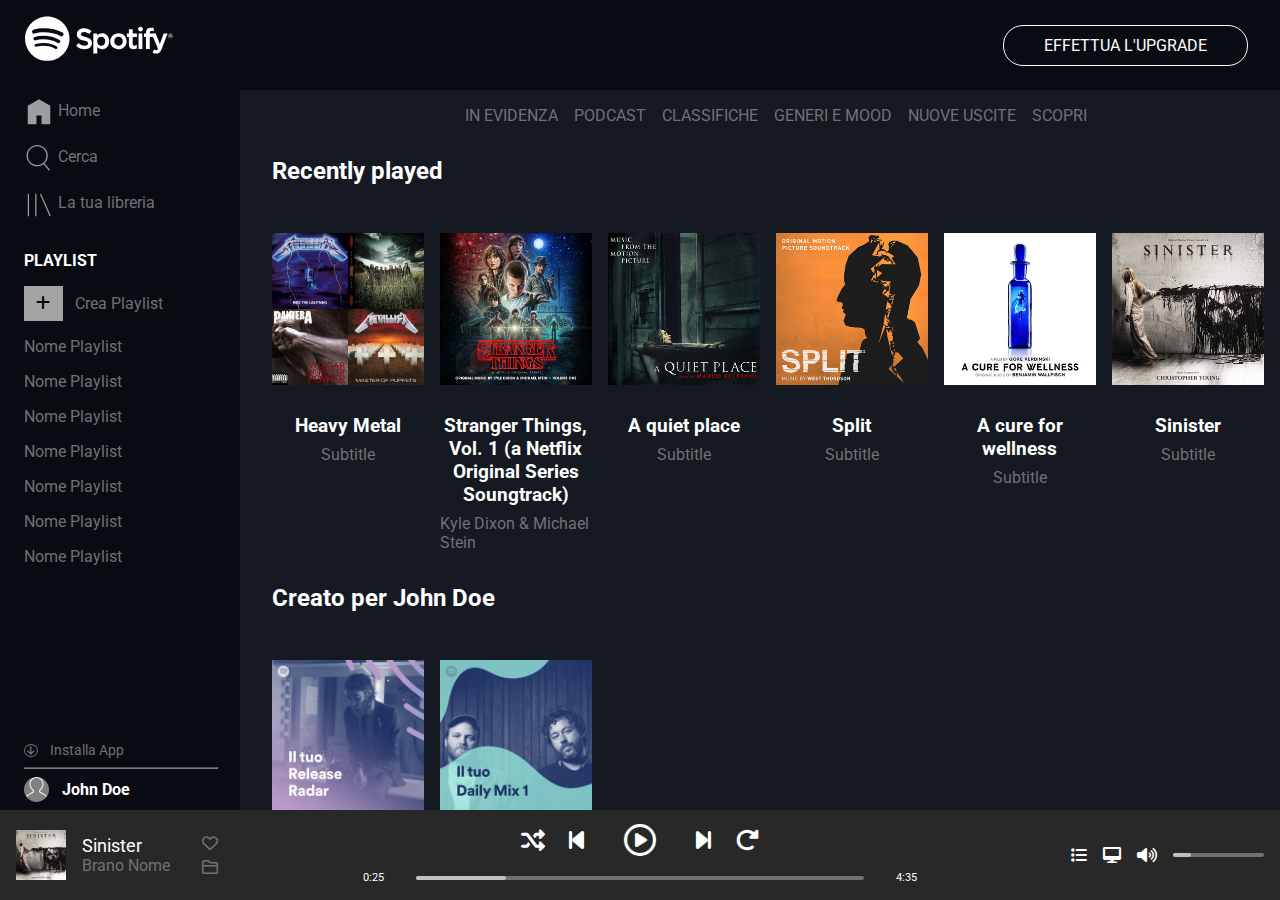
==== index.html @ edec0b87 "Add media query" ====
<!DOCTYPE html>
<html lang="en">
<head>
    <meta charset="UTF-8">
    <meta http-equiv="X-UA-Compatible" content="IE=edge">
    <meta name="viewport" content="width=device-width, initial-scale=1.0">
    <link rel="stylesheet" href="https://cdnjs.cloudflare.com/ajax/libs/font-awesome/6.0.0/css/all.min.css">
    <link rel="preconnect" href="https://fonts.googleapis.com">
<link rel="preconnect" href="https://fonts.gstatic.com" crossorigin>
<link href="https://fonts.googleapis.com/css2?family=Roboto:wght@300;400;700&display=swap" rel="stylesheet"> 
    <title>Document</title>
    <link rel="stylesheet" href="./css/style.css">
</head>
<body class="clerfix">

    <nav id="site_nav">
        <div class="nav-header">
           <div class="nav-logo">
                <img src="./img/logo.svg" alt="">
            </div>

            <div class="nav-menu">
                <ul>
                    <li class="m-y-2">
                        <a href="#">
                            <img src="./img/home.svg" alt="">
                            <span>Home</span> 
                        </a>
                    </li>
                    <li class="m-y-1">
                        <a href="#">
                            <img src="./img/search.svg" alt="">
                            <span>Cerca</span> 
                        </a>
                    </li>
                    <li class="m-y-1">
                        <a href="#">
                            <img src="./img/libreria.svg" alt="">
                            <span>La tua libreria</span> 
                        </a>
                    </li>
                </ul>
            </div>

            <div class="nav-playlist">
                <ul>
                    <li id="playlist"><a href="#">
                        Playlist
                    </a></li>
                    <li><a href="#">
                        <span class="add-playlist"><i class="fa-solid fa-plus"></i></span>
                        Crea Playlist
                    </a></li>
                    <li><a href="#">
                        Nome Playlist
                    </a></li>
                    <li><a href="#">
                        Nome Playlist
                    </a></li>
                    <li><a href="#">
                        Nome Playlist
                    </a></li>
                    <li><a href="#">
                        Nome Playlist
                    </a></li>
                    <li><a href="#">
                        Nome Playlist
                    </a></li>
                    <li><a href="#">
                        Nome Playlist
                    </a></li>
                    <li><a href="#">
                        Nome Playlist
                    </a></li>
                </ul>
            </div> 
        </div>
        

        <div class="nav-footer">
            <div class="install-app">
               <span><i class="fa-solid fa-arrow-down fa-2xs"></i></span> 
                <span>Installa App</span> 
            </div>
            <hr>
            <div class="user">
                <div></div>
                <span>John Doe</span> 
            </div>
        </div>
    </nav>


    <header id="site_header">
        <div class="upgrade">
            Effettua l'upgrade
        </div>
    </header>
    <!-- /#site_header -->

    

    <main id="site_main">
        <div class="main-menu">
            <ul>
                <li><a href="#">In evidenza</a></li>
                <li><a href="#">podcast</a></li>
                <li><a href="#">classifiche</a></li>
                <li><a href="#">generi e mood</a></li>
                <li><a href="#">nuove uscite</a></li>
                <li><a href="#">scopri</a></li>
            </ul>
        </div>
        <div class="m-y-2">
            <h2>Recently played</h2>
            <div class="cards m-y-2 scroll">
                <div class="card">
                    <div class="card-img">
                        <img src="./img/metal_lifting.jpg" alt="">
                        <i class="fa-regular fa-circle-play"></i>
                    </div>
                    
                    <div>Heavy Metal</div>
                    <span>Subtitle</span>
                </div>
                <div class="card">
                    <div class="card-img">
                        <img src="./img/stranger.jpeg" alt="">
                        <i class="fa-regular fa-circle-play"></i>
                    </div>
                    <div>Stranger Things, Vol. 1 (a Netflix Original Series Soungtrack)</div>
                    <span>Kyle Dixon & Michael Stein</span>
                </div>
                <div class="card">
                    <div class="card-img">
                        <img src="./img/aquietplace.jpeg" alt="">
                        <i class="fa-regular fa-circle-play"></i>
                    </div>
                    <div>A quiet place</div>
                    <span>Subtitle</span>
                </div>
                <div class="card">
                    <div class="card-img">
                        <img src="./img/split.jpeg" alt="">
                        <i class="fa-regular fa-circle-play"></i>
                    </div>
                    <div>Split</div>
                    <span>Subtitle</span>
                </div>
                <div class="card">
                    <div class="card-img">
                        <img src="./img/cure.jpeg" alt="">
                        <i class="fa-regular fa-circle-play"></i>
                    </div>
                    <div>A cure for wellness</div>
                    <span>Subtitle</span>
                </div>
                <div class="card">
                    <div class="card-img">
                        <img src="./img/sinister.jpeg" alt="">
                        <i class="fa-regular fa-circle-play"></i>
                    </div>
                    <div>Sinister</div>
                    <span>Subtitle</span>
                </div>  
            </div>
            
        </div>

        <div class="m-y-2">
            <h2>Creato per John Doe</h2>
            <div class="cards m-y-2">
                <div class="card">
                    <div class="card-img">
                        <img src="./img/radar.jpeg" alt="">
                        <i class="fa-regular fa-circle-play"></i>
                    </div>
                    <div>Release Radar</div>
                </div>
                <div class="card">
                    <div class="card-img">
                        <img src="./img/mixdaily.jpeg" alt="">
                        <i class="fa-regular fa-circle-play"></i>
                    </div>
                    <div>Daily Mix 1</div>
                </div> 
            </div>
            
        </div>

        <div class="m-y-2">
            <h2>Recently played</h2>
            <div class="cards m-y-2">
                <div class="card">
                    <div class="card-img">
                        <img class="b-radius-50" src="./img/youg.jpeg" alt="">
                        <i class="fa-regular fa-circle-play"></i>
                    </div>
                    
                    <div>Lorem, ipsum.</div>
                    <span>Subtitle</span>
                </div>
                <div class="card">
                    <div class="card-img">
                        <img class="b-radius-50" src="./img/einaudi.jpeg" alt="">
                        <i class="fa-regular fa-circle-play"></i>
                    </div>
                    <div>Lorem, ipsum.</div>
                    <span>Subtitle</span>
                </div>  
            </div>
            
        </div>
    </main>
    <!-- /#site_main -->


    <footer id="site_footer">
        <div class="left height-full">
            
            <img src="./img/sinister.jpeg" alt="">
            <div>
                <span>Sinister</span>
                <span>Brano Nome</span> 
            </div>
            <div class="row-gap-0-5">
                <i class="fa-regular fa-heart"></i>
                <i class="fa-regular fa-folder"></i>
            </div>
            
        </div>
        <div class="center height-full">
            <div class="icons">
                <i class="fa-solid fa-shuffle fa-xl"></i>
                <i class="fa-solid fa-backward-step fa-xl"></i>
                <i class="fa-regular fa-circle-play fa-2xl m-x-1"></i>
                <i class="fa-solid fa-forward-step fa-xl"></i>
                <i class="fa-solid fa-rotate-right fa-xl"></i>
            </div>
            <div class="music-bar">
               0:25
               <div class="music-bar-70">
                   <div class="listened">
                       <div class="listened-circle"></div>
                   </div>
                </div>
               4:35
            </div>
        </div>
        <div class="right height-full">
            <i class="fa-solid fa-list"></i>
            <i class="fa-solid fa-desktop"></i>
            <i class="fa-solid fa-volume-high"></i>
            <div class="music-bar-30">
                <div class="listened">
                    <div class="listened-circle"></div>
                </div>
            </div>
        </div>
    </footer>
    <!-- /#site_footer -->

</body>
</html>
---- css/style.css ----
/* Common */

*{
    margin: 0;padding: 0;box-sizing: border-box;
}

:root{
    --dark-black: rgba(8, 11, 18, 1);
    --light-black: rgba(20, 25, 34, 1);
    --lighter-black: rgba(40, 40, 40, 1);
    --gray-text: rgba(113, 113, 113, 1);
    --gray-btn: rgba(163, 163, 163, 1);
    --user-bg: rgba(128, 128, 128, 1);
    --listened: rgba(193, 193, 193, 1);
    --active: rgba(154, 226, 45, 1);
}

/* #region Utility Classes */
.m-y-1{
    margin-top: 1rem;
}

.m-y-2{
    margin-top: 2rem;
}

.m-x-1{
    margin: 0 1rem;
}

.b-radius-50{
    border-radius: 50%;
}

.clerfix::after{
    content: "";
    display: table;
    clear: both;
}

.row-gap-0-5{
    row-gap: 0.5rem;
}

.music-bar-70{
    width: 70%;
    margin: 0 2rem;
}
.music-bar-30{
    width: 30%;
}

.height-full{
    height: 100%;
}

/* #endregion */
/* Grid Layout */

body{
    height: 100vh;
    /* display: grid;
    grid-template-areas: "nav head"
                       "nav  main"
                       "foot  foot";
    grid-template-rows:  90px 1fr 90px;
    grid-template-columns: 15% 1fr; */
    font-family: 'Roboto', sans-serif;
}


/* #region Site_Header */
#site_header{
    /* grid-area: head; */
    float: left;
    width: calc(100% - 240px);
    height: 90px;
    background-color: var(--dark-black);
    display: flex;
    justify-content: flex-end;
    align-items: center;
    padding-right: 2rem;
}

.upgrade{
    color: white;
    border: 1px solid white;
    padding: 10px 40px;
    border-radius: 20px;
    text-transform: uppercase;
    transition: ease 0.2s;
}

.upgrade:hover{
    transform: scale(1.1);
}

/* #endregion */



/* #region Site_Nav */
#site_nav{
    /* grid-area: nav; */
    width: 240px;
    height: calc(100vh - 90px);
    float: left;
    background-color: var(--dark-black);
    padding-left: 1.5rem;
    padding-top: 1rem;
}

#site_nav ul,
#site_nav a{
    list-style: none;
    text-decoration: none;
    color: var(--gray-text);
}

.nav-header{
    height: 70%;
}

.nav-logo>img{
    height: 45px;
}

.nav-menu img{
    height: 30px;
    vertical-align: middle;
    opacity: 0.6;
}


#playlist>a{
    text-transform: uppercase;
    font-weight: bold;
    color: white;
}

#playlist{
    margin-top: 2rem;
}

.nav-playlist ul>li{
    margin-top: 1rem;
    overflow-y: auto;
}

.add-playlist{
    display: inline-block;
    padding: 8px 12px;
    background-color: var(--gray-btn);
    color: black;
    margin-right: 0.5rem;
}

.nav-footer{
    height: 30%;
    display: flex;
    flex-flow: column;
    justify-content: flex-end;
}

.user{
    display: flex;
    align-items: center;
    color: white;
    font-weight: bold;
}

.user>div{
    background-color: var(--user-bg);
    display: inline-block;
    height: 25px;
    width: 25px;
    border-radius: 50%;
    text-align: center;
    background-image: url(../img/profile.svg);
    background-position: 50% bottom;
    margin: 0.5rem 0.8rem 0.5rem 0px;
}

.install-app{
    margin-bottom: 0.5rem;
    color: var(--gray-text);
}

.install-app>span:nth-child(1){
    
    margin-right: 0.5rem;
}

.install-app>span i{ 
     padding: 5px 2px;
     border-radius: 50%;
     border: 1px solid var(--gray-text);
     vertical-align: middle;
}

.install-app span:nth-child(2){
    font-size: 0.9rem;
}

.nav-footer>hr{
    width: 90%;
    opacity: 0.5;
}

#site_nav a:hover{
    color: white;
}

.nav-menu li>a:hover img{
    opacity: unset;
}

.install-app:hover{
    color: white;
}

.install-app:hover >span>i{
    border: 1px solid white;
}

.user:hover >span{
    border-bottom: 1px solid white;
}
/* #endregion */


/* #region Site_Main */
#site_main{
    /* grid-area: main; */
    width: calc(100% - 240px);
    height: calc(100% - 180px);
    float: left;
    background-color: var(--light-black);
    color: white;
    overflow-x: scroll;
    scrollbar-color: var(--lighter-black);
    scrollbar-width: thin;
    padding-left: 2rem;
}

.main-menu>ul,
.main-menu a{
    list-style: none;
    text-decoration: none;
    color: var(--gray-text);
    text-transform: uppercase;
}

.main-menu li:hover a{
    color: white;
}

.main-menu>ul{
    display: flex;
    flex-flow: row nowrap;
    justify-content: center;
    column-gap: 1rem;
    padding-top: 1rem;
}

.cards{
    display: flex;
    flex-flow: row nowrap;
    column-gap: 1rem;
}

.card>div>img{
    height: auto;
    width: 100%;
}

.card-img{
    position: relative;
}

.card{
    width: calc((100% / 6) - 1rem);
    
    display: flex;
    flex-flow: column wrap;
    align-items: center;
}

.card>div{
    margin-top: 1rem;
    margin-bottom: 0.5rem;
    font-size: 1.2rem;
    text-align: center;
    font-weight: bold;
}

.card>span{
    color: var(--gray-text);
}

.card-img>i {
    font-size: 4rem;
    position: absolute;
    top: 50%;
    left: 50%;
    transform: translate(-50%, -50%);
    display: none;
}

.card-img:hover i{
    display: block;
}

.card-img:hover img{
    opacity: 0.5;
}

/* #endregion */



/* #region Site_Footer */
#site_footer{
    /* grid-area: foot; */
    width: 100%;
    height: 90px;
    background-color: var(--lighter-black);
    display: flex;
}

.left{
    width: 25%;
    display: flex;
    align-items: center;
    column-gap: 1rem;
    color: var(--gray-text);
    padding-left: 1rem;
}

.left>img{
    height: 50px;
}

.left>div{
    display: flex;
    flex-flow: column;
    margin-right: 1rem;
}

.left>div>span:nth-child(1){
   color: white;
   font-size: 18px;
}

.left>div>span:nth-child(2):hover,
.left>div>i:hover{
    color: white;
}

.center{
    width: 50%;
}

.icons{
    height: 50%;
    display: flex;
    justify-content: center;
    align-items: center;
    column-gap: 1.5rem;
    color: white;
    padding-top: 1rem;
}

.icons>.fa-circle-play:hover{
    transform: scale(1.1);
}


.music-bar{
    height: 50%;
    display: flex;
    justify-content: center;
    align-items: center;
    font-size: 0.7rem;
    color: white
}

.music-bar>div,
.right>div{
    height: 4px;
    background-color: var(--gray-text);
    border-radius: 5px;
}

.listened{
    width: 20%;
    height: 4px;
    background-color: var(--listened);
    border-radius: 5px;
    position: relative;
}

.listened-circle{
    width: 15px;
    height: 15px;
    border-radius: 50%;
    background-color: white;
    position: absolute;
    left: 100%;
    top: 50%;
    transform: translate(-50%, -50%);
    display: none;
}

.music-bar-70:hover .listened,
.music-bar-30:hover .listened{
    background-color: var(--active);
}

.music-bar-70:hover .listened-circle,
.music-bar-30:hover .listened-circle{
    display: block;
}

.right{
    width: 25%;
    display: flex;
    justify-content: flex-end;
    align-items: center;
    color: white;
    column-gap: 1rem;
    padding-right: 1rem;
}
/* #endregion */


@media screen and (max-width: 690px) {
    #site_nav{
        width: 50px;
        padding: 0;
    }

    #site_main{
        width: calc(100% - 50px);
    }

    #site_header{
        width: calc(100% - 50px);
    }

    .nav-menu span{
        display: none;
    }

    .nav-menu,
    .install-app,
    .user{
        display: flex;
        flex-flow: column nowrap;
        align-items: center;
    }

    .nav-playlist{
        display: none;
    }

    .install-app>span:nth-child(2){
        display: none;
    }

    .user>span{
        display: none;
    }

    .install-app>span:nth-child(1),
    .user>div{
        margin-right: 0;
    }

  
}

@media screen and (max-width: 768px) {
    .left{
        column-gap: 0.5rem;
    }

    .left>div{
        margin-right: 0rem;
    }

    .icons{
        column-gap: 0.5rem;
    }

    .icons>i:nth-child(3){
        margin: 0 0.3rem;
    }
    .music-bar-70{
        width: 50%;
        margin: 0 0.5rem;
    }

    #site_main{
        padding: 0 1rem;
    }
}

@media screen and (max-width: 930px) {
    .main-menu>ul{
        flex-flow: row wrap;
        row-gap: 1rem;
    }
}

@media screen and (max-width: 1200px) {
    .cards{
        flex-flow: row wrap;
    }

    .card{
        min-width: 200px;
    }
}
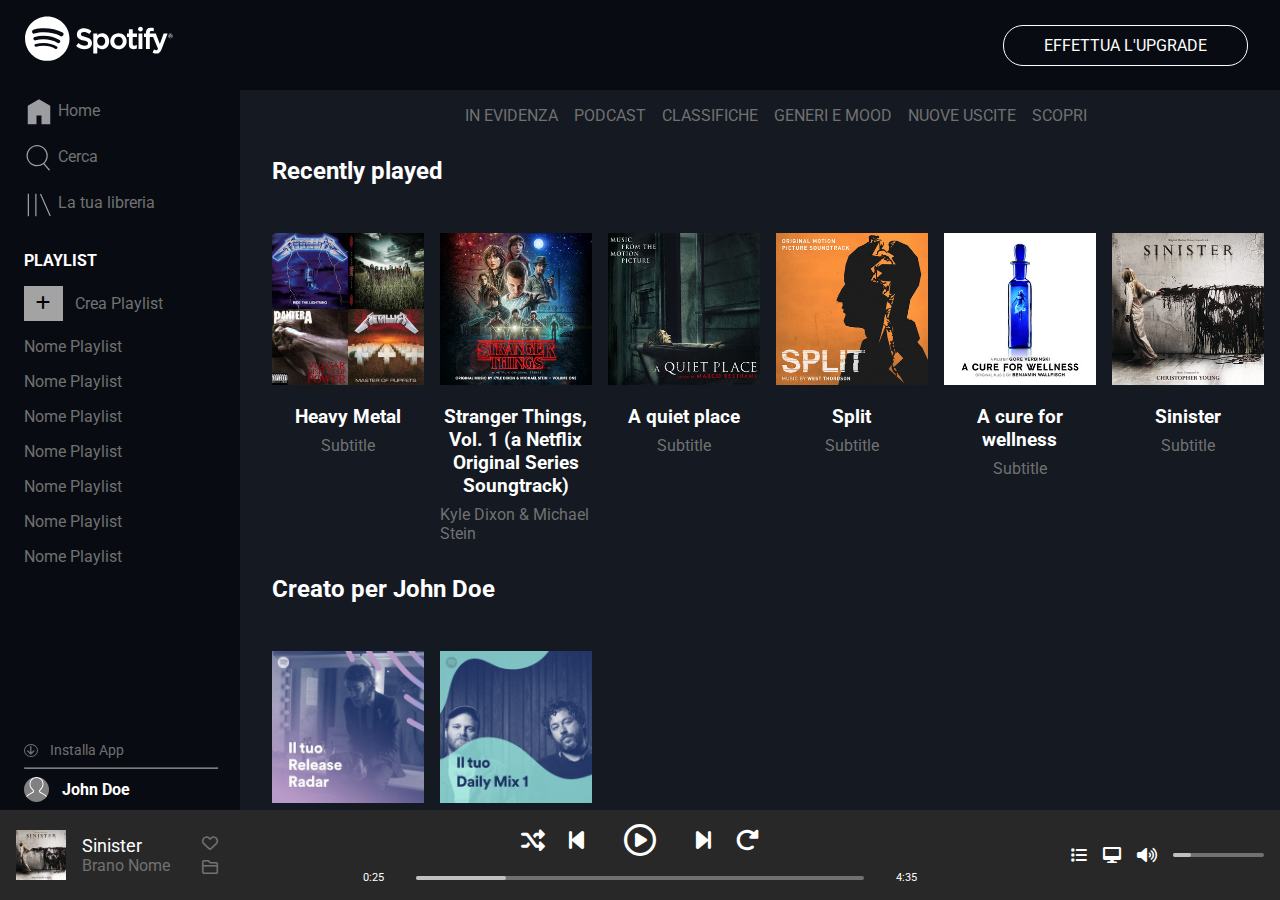
==== commit 994bec47: "Add @media query" ====
--- a/index.html
+++ b/index.html
@@ -17,6 +17,7 @@
         <div class="nav-header">
            <div class="nav-logo">
                 <img src="./img/logo.svg" alt="">
+                <img src="./img/logo-small.svg" alt="">
             </div>
 
             <div class="nav-menu">
@@ -119,8 +120,7 @@
                         <img src="./img/metal_lifting.jpg" alt="">
                         <i class="fa-regular fa-circle-play"></i>
                     </div>
-                    
-                    <div>Heavy Metal</div>
+                    <div class="card-title">Heavy Metal</div>
                     <span>Subtitle</span>
                 </div>
                 <div class="card">
@@ -128,7 +128,7 @@
                         <img src="./img/stranger.jpeg" alt="">
                         <i class="fa-regular fa-circle-play"></i>
                     </div>
-                    <div>Stranger Things, Vol. 1 (a Netflix Original Series Soungtrack)</div>
+                    <div class="card-title">Stranger Things, Vol. 1 (a Netflix Original Series Soungtrack)</div>
                     <span>Kyle Dixon & Michael Stein</span>
                 </div>
                 <div class="card">
@@ -136,7 +136,7 @@
                         <img src="./img/aquietplace.jpeg" alt="">
                         <i class="fa-regular fa-circle-play"></i>
                     </div>
-                    <div>A quiet place</div>
+                    <div class="card-title">A quiet place</div>
                     <span>Subtitle</span>
                 </div>
                 <div class="card">
@@ -144,7 +144,7 @@
                         <img src="./img/split.jpeg" alt="">
                         <i class="fa-regular fa-circle-play"></i>
                     </div>
-                    <div>Split</div>
+                    <div class="card-title"> Split</div>
                     <span>Subtitle</span>
                 </div>
                 <div class="card">
@@ -152,7 +152,7 @@
                         <img src="./img/cure.jpeg" alt="">
                         <i class="fa-regular fa-circle-play"></i>
                     </div>
-                    <div>A cure for wellness</div>
+                    <div class="card-title">A cure for wellness</div>
                     <span>Subtitle</span>
                 </div>
                 <div class="card">
@@ -160,7 +160,7 @@
                         <img src="./img/sinister.jpeg" alt="">
                         <i class="fa-regular fa-circle-play"></i>
                     </div>
-                    <div>Sinister</div>
+                    <div class="card-title">Sinister</div>
                     <span>Subtitle</span>
                 </div>  
             </div>
@@ -175,14 +175,14 @@
                         <img src="./img/radar.jpeg" alt="">
                         <i class="fa-regular fa-circle-play"></i>
                     </div>
-                    <div>Release Radar</div>
+                    <div class="card-title">Release Radar</div>
                 </div>
                 <div class="card">
                     <div class="card-img">
                         <img src="./img/mixdaily.jpeg" alt="">
                         <i class="fa-regular fa-circle-play"></i>
                     </div>
-                    <div>Daily Mix 1</div>
+                    <div class="card-title">Daily Mix 1</div>
                 </div> 
             </div>
             
@@ -197,7 +197,7 @@
                         <i class="fa-regular fa-circle-play"></i>
                     </div>
                     
-                    <div>Lorem, ipsum.</div>
+                    <div class="card-title">Lorem, ipsum.</div>
                     <span>Subtitle</span>
                 </div>
                 <div class="card">
@@ -205,7 +205,7 @@
                         <img class="b-radius-50" src="./img/einaudi.jpeg" alt="">
                         <i class="fa-regular fa-circle-play"></i>
                     </div>
-                    <div>Lorem, ipsum.</div>
+                    <div class="card-title">Lorem, ipsum.</div>
                     <span>Subtitle</span>
                 </div>  
             </div>
@@ -217,7 +217,6 @@
 
     <footer id="site_footer">
         <div class="left height-full">
-            
             <img src="./img/sinister.jpeg" alt="">
             <div>
                 <span>Sinister</span>
--- a/css/style.css
+++ b/css/style.css
@@ -123,6 +123,10 @@
 
 .nav-logo>img{
     height: 45px;
+}
+
+.nav-logo>img:nth-child(2){
+    display: none;
 }
 
 .nav-menu img{
@@ -272,6 +276,7 @@
 .card>div>img{
     height: auto;
     width: 100%;
+    margin-top: 1rem;
 }
 
 .card-img{
@@ -280,13 +285,12 @@
 
 .card{
     width: calc((100% / 6) - 1rem);
-    
     display: flex;
     flex-flow: column wrap;
     align-items: center;
 }
 
-.card>div{
+.card-title{
     margin-top: 1rem;
     margin-bottom: 0.5rem;
     font-size: 1.2rem;
@@ -434,6 +438,85 @@
 /* #endregion */
 
 
+
+
+
+
+@media screen and (max-width: 1200px) {
+    .cards{
+        flex-flow: row wrap;
+    }
+
+    .card{
+        min-width: 200px;
+    }
+}
+
+@media screen and (max-width: 1118px) {
+    .card{
+        width: calc((100% / 3) - 1rem);
+    } 
+}
+
+@media screen and (max-width: 965px){
+    .main-menu>ul{
+        flex-flow: row wrap;
+        row-gap: 1rem;
+    }
+}
+
+@media screen and (max-width: 902px) {
+    .card{
+        width: calc((100% / 2) - 0.5rem);
+    }
+    
+    .nav-logo>img:nth-child(1){
+        display: none;
+    }
+
+    .nav-logo>img:nth-child(2){
+        display: inline-block;
+        height: 35px;
+        margin-top: 1rem;
+    }
+
+    .nav-logo{
+        display: flex;
+        justify-content: center;
+    }
+}
+
+@media screen and (max-width: 768px) {
+    .left{
+        column-gap: 0.5rem;
+    }
+
+    .left>div{
+        margin-right: 0rem;
+    }
+
+    .music-bar-30{
+        width: 50%;
+        min-width: 40px;
+    }
+
+    .icons{
+        column-gap: 0.5rem;
+    }
+
+    .icons>i:nth-child(3){
+        margin: 0 0.3rem;
+    }
+    .music-bar-70{
+        width: 50%;
+        margin: 0 0.5rem;
+    }
+
+    #site_main{
+        padding: 0 1rem;
+    }
+}
+
 @media screen and (max-width: 690px) {
     #site_nav{
         width: 50px;
@@ -477,49 +560,84 @@
         margin-right: 0;
     }
 
-  
-}
-
-@media screen and (max-width: 768px) {
+}
+
+@media screen and (max-width: 600px){
+
+    .left>:nth-child(3){
+        display: none;
+    }
+
+    .right>i:nth-child(1),
+    .right>i:nth-child(2){
+        display: none;
+    }
+}
+
+@media screen and (max-width: 498px) {
+    .card{
+        width: calc(100% / 1);
+    } 
+
+    .left>img{
+        height: 40px;
+    }
+
     .left{
-        column-gap: 0.5rem;
-    }
-
-    .left>div{
-        margin-right: 0rem;
-    }
-
-    .icons{
-        column-gap: 0.5rem;
-    }
-
-    .icons>i:nth-child(3){
-        margin: 0 0.3rem;
-    }
-    .music-bar-70{
-        width: 50%;
-        margin: 0 0.5rem;
-    }
-
-    #site_main{
-        padding: 0 1rem;
-    }
-}
-
-@media screen and (max-width: 930px) {
-    .main-menu>ul{
-        flex-flow: row wrap;
+        display: flex;
+        flex-flow: column nowrap;
+        justify-content: center;
+        row-gap: 0.5rem;
+        text-align: center;
+    }
+
+    .left>div>span:nth-child(1){
+        font-size: 12px;
+    }
+
+    .left>div>span:nth-child(2){
+        font-size: 15px;
+    }
+
+    #site_main h2{
+        text-align: center;
+        text-decoration:underline;
+        font-size: 2rem;
+    }
+
+    .card div:nth-child(2){
+        margin: 0.5rem 0 0.25rem 0;
+    }
+
+    #site_header{
+        justify-content: center;
+    }
+}
+
+@media screen and (max-width: 400px){
+    .left,
+    .right{
+        width: 15%;
+    }
+
+    .center{
+        width: 70%;
+    }
+
+    .left>div>span:nth-child(1),
+    .left>div>span:nth-child(2){
+        display: none;
+    }
+
+    .left>img{
+       height: 50px;
+    }
+
+    .right{
+        flex-flow: column wrap;
+        justify-content: center;
+        align-items: center;
         row-gap: 1rem;
     }
-}
-
-@media screen and (max-width: 1200px) {
-    .cards{
-        flex-flow: row wrap;
-    }
-
-    .card{
-        min-width: 200px;
-    }
-}
-
+
+}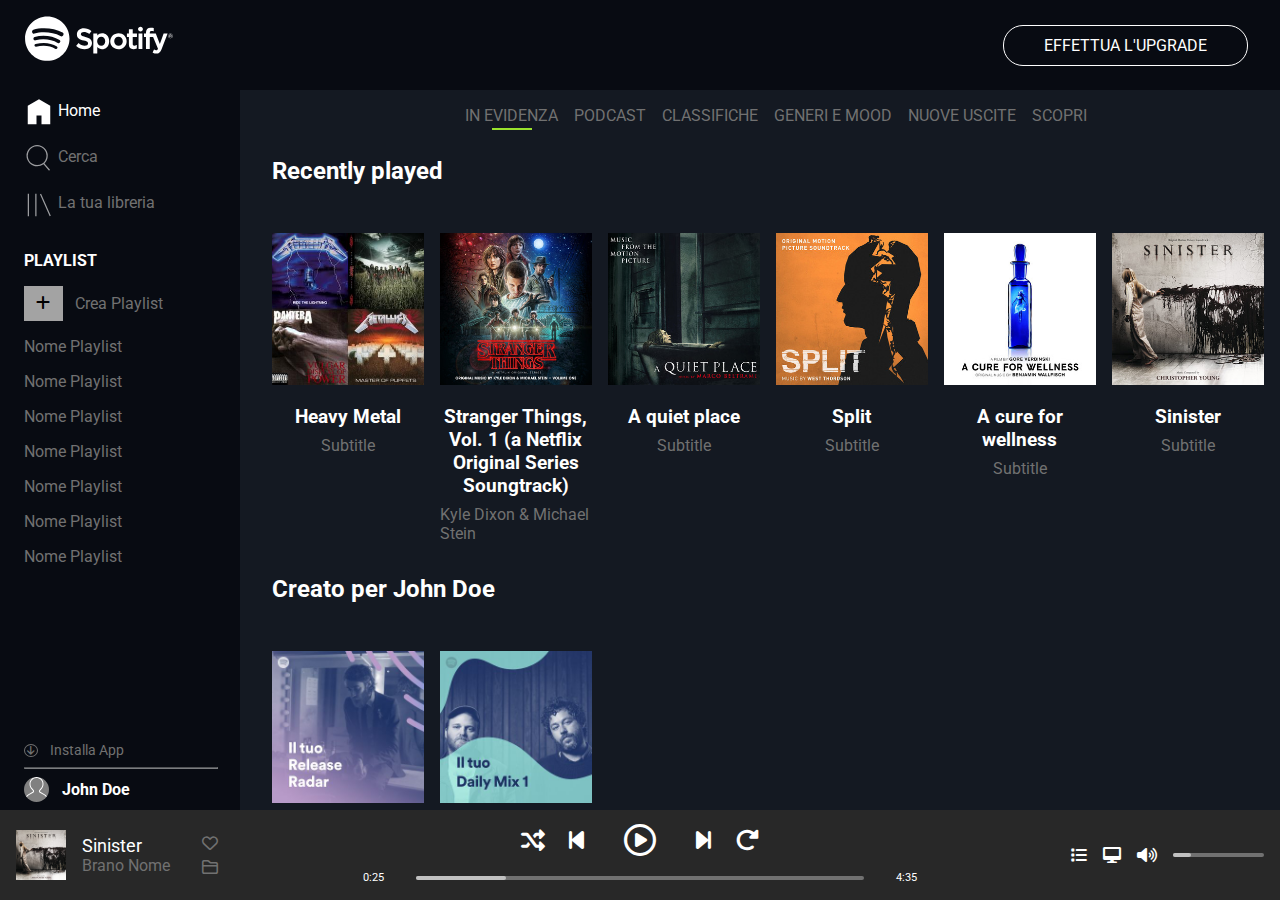
==== commit 6503ad6c: "Edit scrollbar issue" ====
--- a/index.html
+++ b/index.html
@@ -24,8 +24,9 @@
                 <ul>
                     <li class="m-y-2">
                         <a href="#">
-                            <img src="./img/home.svg" alt="">
-                            <span>Home</span> 
+                            <img id="opacity-full" src="./img/home.svg" alt="">
+                            <span class="color-white">Home</span> 
+                            <div class="nav-menu-active"></div>
                         </a>
                     </li>
                     <li class="m-y-1">
@@ -44,10 +45,11 @@
             </div>
 
             <div class="nav-playlist">
+                <div id="playlist">
+                    <a href="#">Playlist</a>
+                </div>
+                
                 <ul>
-                    <li id="playlist"><a href="#">
-                        Playlist
-                    </a></li>
                     <li><a href="#">
                         <span class="add-playlist"><i class="fa-solid fa-plus"></i></span>
                         Crea Playlist
@@ -73,11 +75,10 @@
                     <li><a href="#">
                         Nome Playlist
                     </a></li>
+                    
                 </ul>
             </div> 
-        </div>
-        
-
+        </div>      
         <div class="nav-footer">
             <div class="install-app">
                <span><i class="fa-solid fa-arrow-down fa-2xs"></i></span> 
@@ -104,12 +105,25 @@
     <main id="site_main">
         <div class="main-menu">
             <ul>
-                <li><a href="#">In evidenza</a></li>
-                <li><a href="#">podcast</a></li>
-                <li><a href="#">classifiche</a></li>
-                <li><a href="#">generi e mood</a></li>
-                <li><a href="#">nuove uscite</a></li>
-                <li><a href="#">scopri</a></li>
+                <li class="p-relative">
+                    <a href="#">In evidenza</a>
+                    <div class="main-menu-active"></div>
+                </li>
+                <li>
+                    <a href="#">podcast</a>
+                </li>
+                <li>
+                    <a href="#">classifiche</a>
+                </li>
+                <li>
+                    <a href="#">generi e mood</a>
+                </li>
+                <li>
+                    <a href="#">nuove uscite</a>
+                </li>
+                <li>
+                    <a href="#">scopri</a>
+                </li>
             </ul>
         </div>
         <div class="m-y-2">
--- a/css/style.css
+++ b/css/style.css
@@ -2,6 +2,25 @@
 
 *{
     margin: 0;padding: 0;box-sizing: border-box;
+}
+
+*::-webkit-scrollbar {
+    width: 8px;
+  }
+  
+  *::-webkit-scrollbar-track {
+    background: var(--gray-text);
+    border-radius: 20px;
+  }
+  
+  *::-webkit-scrollbar-thumb {
+    background-color: var(--gray-text);
+    border-radius: 20px;
+    border: 1px solid var(--dark-black);
+  }
+
+body{
+    user-select: none;
 }
 
 :root{
@@ -28,8 +47,20 @@
     margin: 0 1rem;
 }
 
+.color-white{
+    color: white;
+}
+
+#opacity-full{
+    opacity: unset;
+}
+
 .b-radius-50{
     border-radius: 50%;
+}
+
+.p-relative{
+    position: relative;
 }
 
 .clerfix::after{
@@ -108,6 +139,10 @@
     background-color: var(--dark-black);
     padding-left: 1.5rem;
     padding-top: 1rem;
+    overflow: hidden;
+    display: flex;
+    flex-direction: column;
+    justify-content: space-between;
 }
 
 #site_nav ul,
@@ -118,7 +153,10 @@
 }
 
 .nav-header{
-    height: 70%;
+    height: calc(100% - 80px);
+    min-height: 500px;
+    overflow: hidden;
+    position: relative;
 }
 
 .nav-logo>img{
@@ -135,7 +173,6 @@
     opacity: 0.6;
 }
 
-
 #playlist>a{
     text-transform: uppercase;
     font-weight: bold;
@@ -146,9 +183,19 @@
     margin-top: 2rem;
 }
 
+.nav-playlist{
+    height: 65%;
+}
+
+.nav-playlist>ul{
+    height: 70%;
+    overflow-y: auto;
+    scrollbar-color: var(--lighter-black);
+    scrollbar-width: thin;
+}
+
 .nav-playlist ul>li{
     margin-top: 1rem;
-    overflow-y: auto;
 }
 
 .add-playlist{
@@ -160,10 +207,10 @@
 }
 
 .nav-footer{
-    height: 30%;
+    height: 80px;
     display: flex;
     flex-flow: column;
-    justify-content: flex-end;
+    justify-content: flex-end;    
 }
 
 .user{
@@ -186,12 +233,11 @@
 }
 
 .install-app{
-    margin-bottom: 0.5rem;
+    padding-bottom: 0.5rem;
     color: var(--gray-text);
 }
 
 .install-app>span:nth-child(1){
-    
     margin-right: 0.5rem;
 }
 
@@ -209,7 +255,9 @@
 .nav-footer>hr{
     width: 90%;
     opacity: 0.5;
-}
+    background-color: black;
+}
+
 
 #site_nav a:hover{
     color: white;
@@ -221,6 +269,7 @@
 
 .install-app:hover{
     color: white;
+    cursor: pointer;
 }
 
 .install-app:hover >span>i{
@@ -229,6 +278,16 @@
 
 .user:hover >span{
     border-bottom: 1px solid white;
+    cursor: pointer;
+}
+
+.nav-menu-active{
+    position: absolute;
+    width: 2px;
+    height: 40px;
+    background-color: var(--active);
+    left: -24px;
+    top: 75px;
 }
 /* #endregion */
 
@@ -241,11 +300,13 @@
     float: left;
     background-color: var(--light-black);
     color: white;
-    overflow-x: scroll;
+    overflow-y: scroll;
     scrollbar-color: var(--lighter-black);
     scrollbar-width: thin;
     padding-left: 2rem;
 }
+
+
 
 .main-menu>ul,
 .main-menu a{
@@ -319,6 +380,15 @@
     opacity: 0.5;
 }
 
+.main-menu-active{
+    position: absolute;
+    bottom: -5px;
+    left: 50%;
+    width: 40px;
+    height: 2px;
+    transform: translateX(-50%);
+    background-color: var(--active);
+}
 /* #endregion */
 
 
@@ -359,6 +429,7 @@
 .left>div>span:nth-child(2):hover,
 .left>div>i:hover{
     color: white;
+    cursor: pointer;
 }
 
 .center{
@@ -379,6 +450,9 @@
     transform: scale(1.1);
 }
 
+#site_footer i:hover{
+    cursor: pointer;
+}
 
 .music-bar{
     height: 50%;
@@ -469,21 +543,6 @@
     .card{
         width: calc((100% / 2) - 0.5rem);
     }
-    
-    .nav-logo>img:nth-child(1){
-        display: none;
-    }
-
-    .nav-logo>img:nth-child(2){
-        display: inline-block;
-        height: 35px;
-        margin-top: 1rem;
-    }
-
-    .nav-logo{
-        display: flex;
-        justify-content: center;
-    }
 }
 
 @media screen and (max-width: 768px) {
@@ -560,6 +619,20 @@
         margin-right: 0;
     }
 
+    .nav-logo>img:nth-child(1){
+        display: none;
+    }
+
+    .nav-logo>img:nth-child(2){
+        display: inline-block;
+        height: 35px;
+        margin-top: 1rem;
+    }
+
+    .nav-logo{
+        display: flex;
+        justify-content: center;
+    }
 }
 
 @media screen and (max-width: 600px){
@@ -601,7 +674,6 @@
 
     #site_main h2{
         text-align: center;
-        text-decoration:underline;
         font-size: 2rem;
     }
 
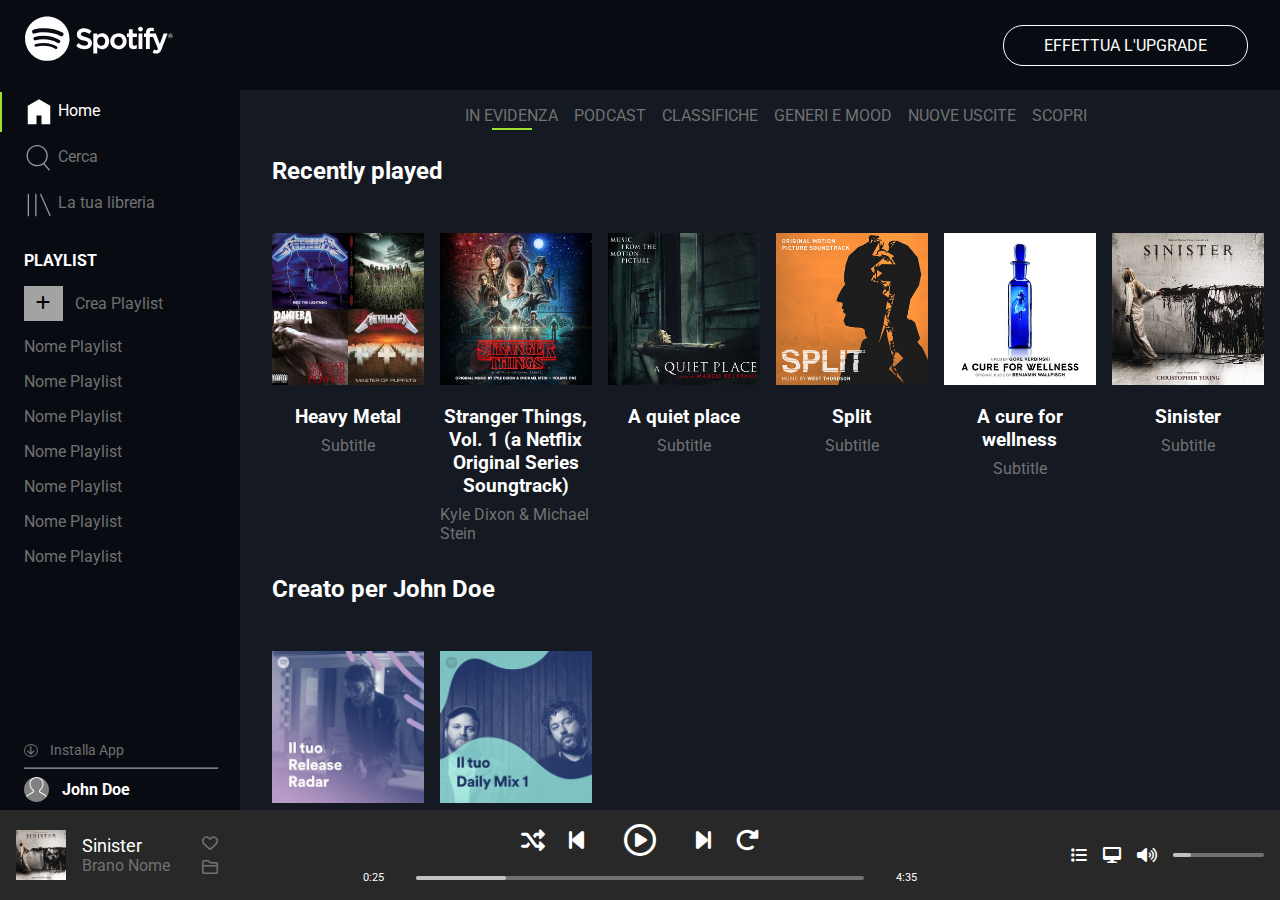
==== commit 7cdaf39c: "Edit layout issues" ====
--- a/index.html
+++ b/index.html
@@ -20,13 +20,13 @@
                 <img src="./img/logo-small.svg" alt="">
             </div>
 
-            <div class="nav-menu">
+            <div class="nav-menu p-relative">
+                <div class="nav-menu-active"></div>
                 <ul>
                     <li class="m-y-2">
                         <a href="#">
                             <img id="opacity-full" src="./img/home.svg" alt="">
                             <span class="color-white">Home</span> 
-                            <div class="nav-menu-active"></div>
                         </a>
                     </li>
                     <li class="m-y-1">
--- a/css/style.css
+++ b/css/style.css
@@ -9,7 +9,7 @@
   }
   
   *::-webkit-scrollbar-track {
-    background: var(--gray-text);
+    background:transparent;
     border-radius: 20px;
   }
   
@@ -137,7 +137,6 @@
     height: calc(100vh - 90px);
     float: left;
     background-color: var(--dark-black);
-    padding-left: 1.5rem;
     padding-top: 1rem;
     overflow: hidden;
     display: flex;
@@ -156,7 +155,8 @@
     height: calc(100% - 80px);
     min-height: 500px;
     overflow: hidden;
-    position: relative;
+    padding-left: 1.5rem;
+
 }
 
 .nav-logo>img{
@@ -211,6 +211,7 @@
     display: flex;
     flex-flow: column;
     justify-content: flex-end;    
+    padding-left: 1.5rem;
 }
 
 .user{
@@ -287,7 +288,7 @@
     height: 40px;
     background-color: var(--active);
     left: -24px;
-    top: 75px;
+    top: -5px;
 }
 /* #endregion */
 
@@ -447,11 +448,16 @@
 }
 
 .icons>.fa-circle-play:hover{
-    transform: scale(1.1);
+    transform: scale(1.2);
 }
 
 #site_footer i:hover{
     cursor: pointer;
+}
+
+.center i:hover,
+.right i:hover{
+    color: var(--active);
 }
 
 .music-bar{
@@ -577,6 +583,7 @@
 }
 
 @media screen and (max-width: 690px) {
+
     #site_nav{
         width: 50px;
         padding: 0;
@@ -588,6 +595,11 @@
 
     #site_header{
         width: calc(100% - 50px);
+    }
+
+    .nav-header,
+    .nav-footer{
+        padding: 0;
     }
 
     .nav-menu span{
@@ -633,6 +645,11 @@
         display: flex;
         justify-content: center;
     }
+
+    .nav-menu-active{
+        top: 27px;
+        left: 0;
+    }
 }
 
 @media screen and (max-width: 600px){
@@ -683,6 +700,7 @@
 
     #site_header{
         justify-content: center;
+        padding: 0;
     }
 }
 
@@ -712,4 +730,37 @@
         row-gap: 1rem;
     }
 
+    #site_header{
+        padding: 0;
+    }
+
+    .upgrade{
+        text-align: center;
+    }
+
+
+}
+
+@media screen and (max-width: 324px){
+    #site_header{
+        padding: 0;
+    }
+
+    .upgrade{
+        padding: 10px 15px;
+        text-align: center;
+    }
+
+    #site_main h2{
+        font-size: 1.5rem;
+    }
+
+    .icons i:first-child,
+    .icons i:last-child{
+        display: none;
+    }
+
+    .icons{
+        column-gap: 1rem;
+    }
 }